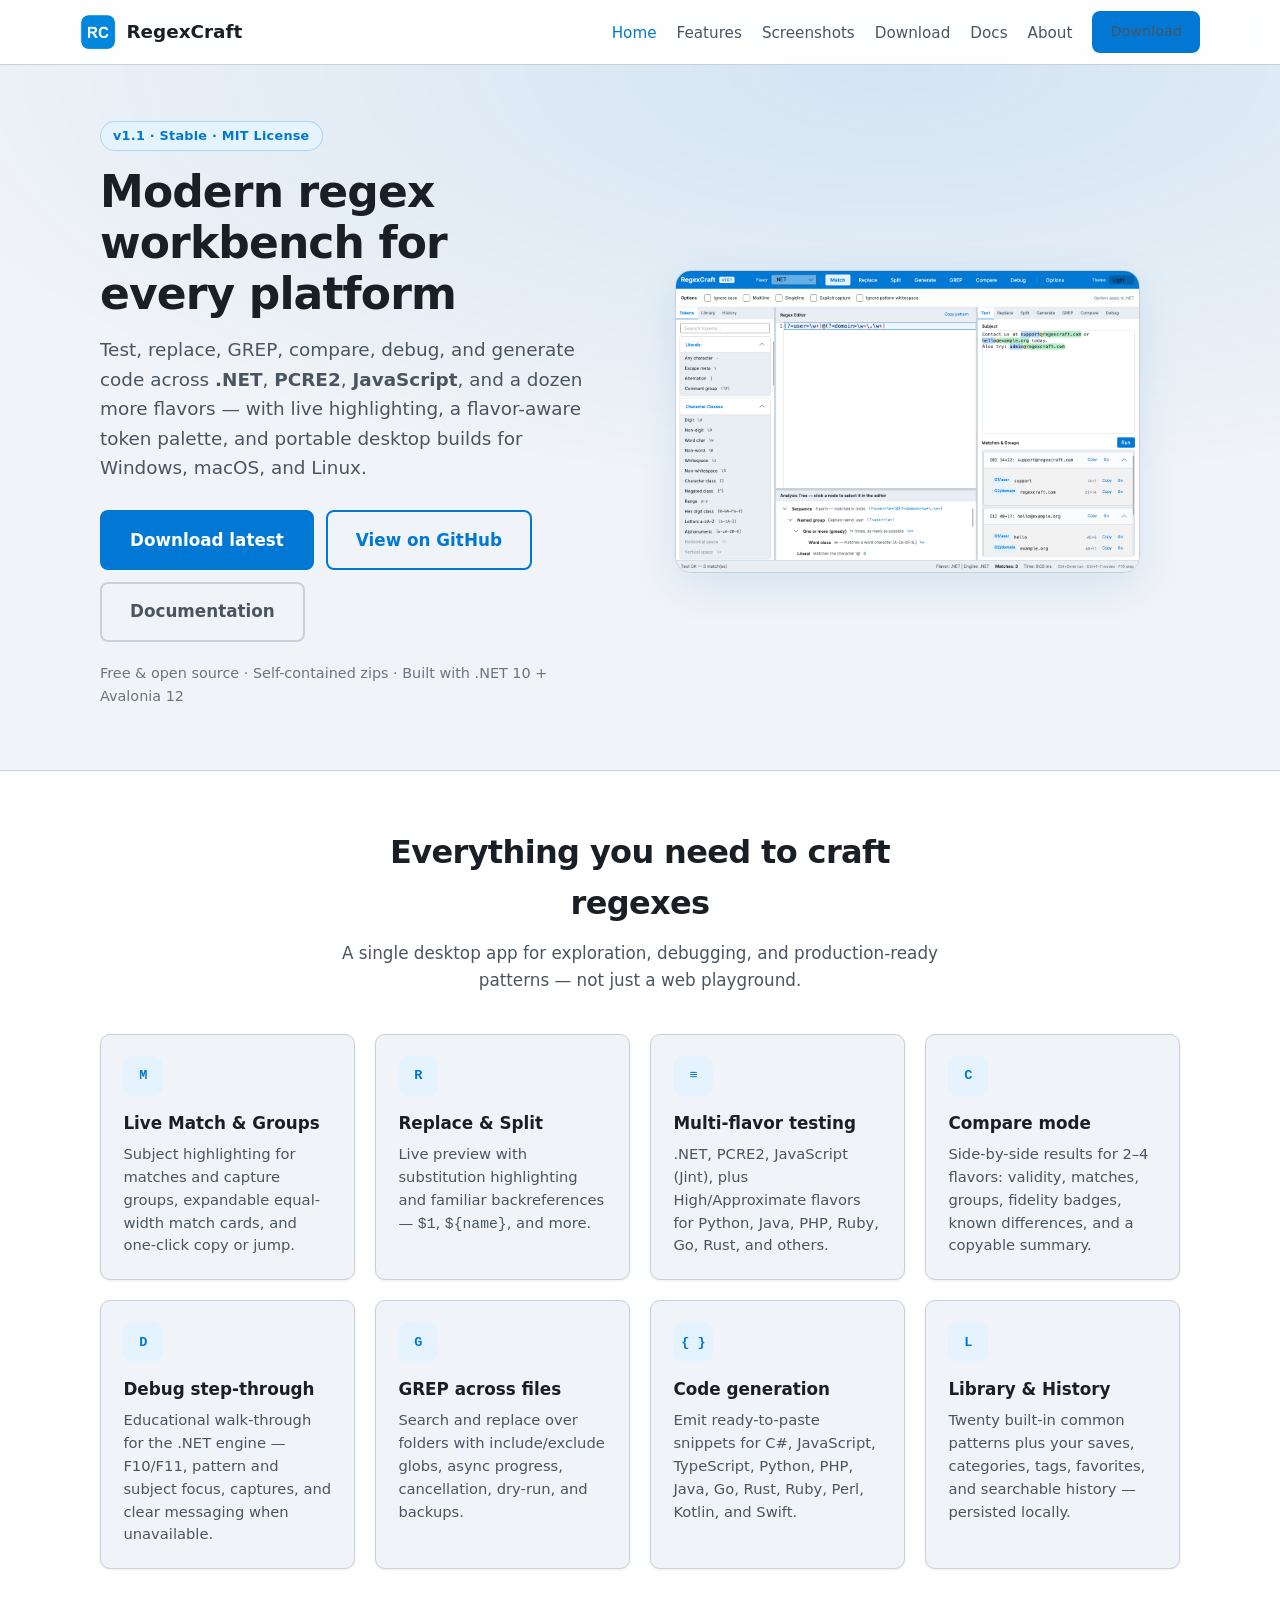
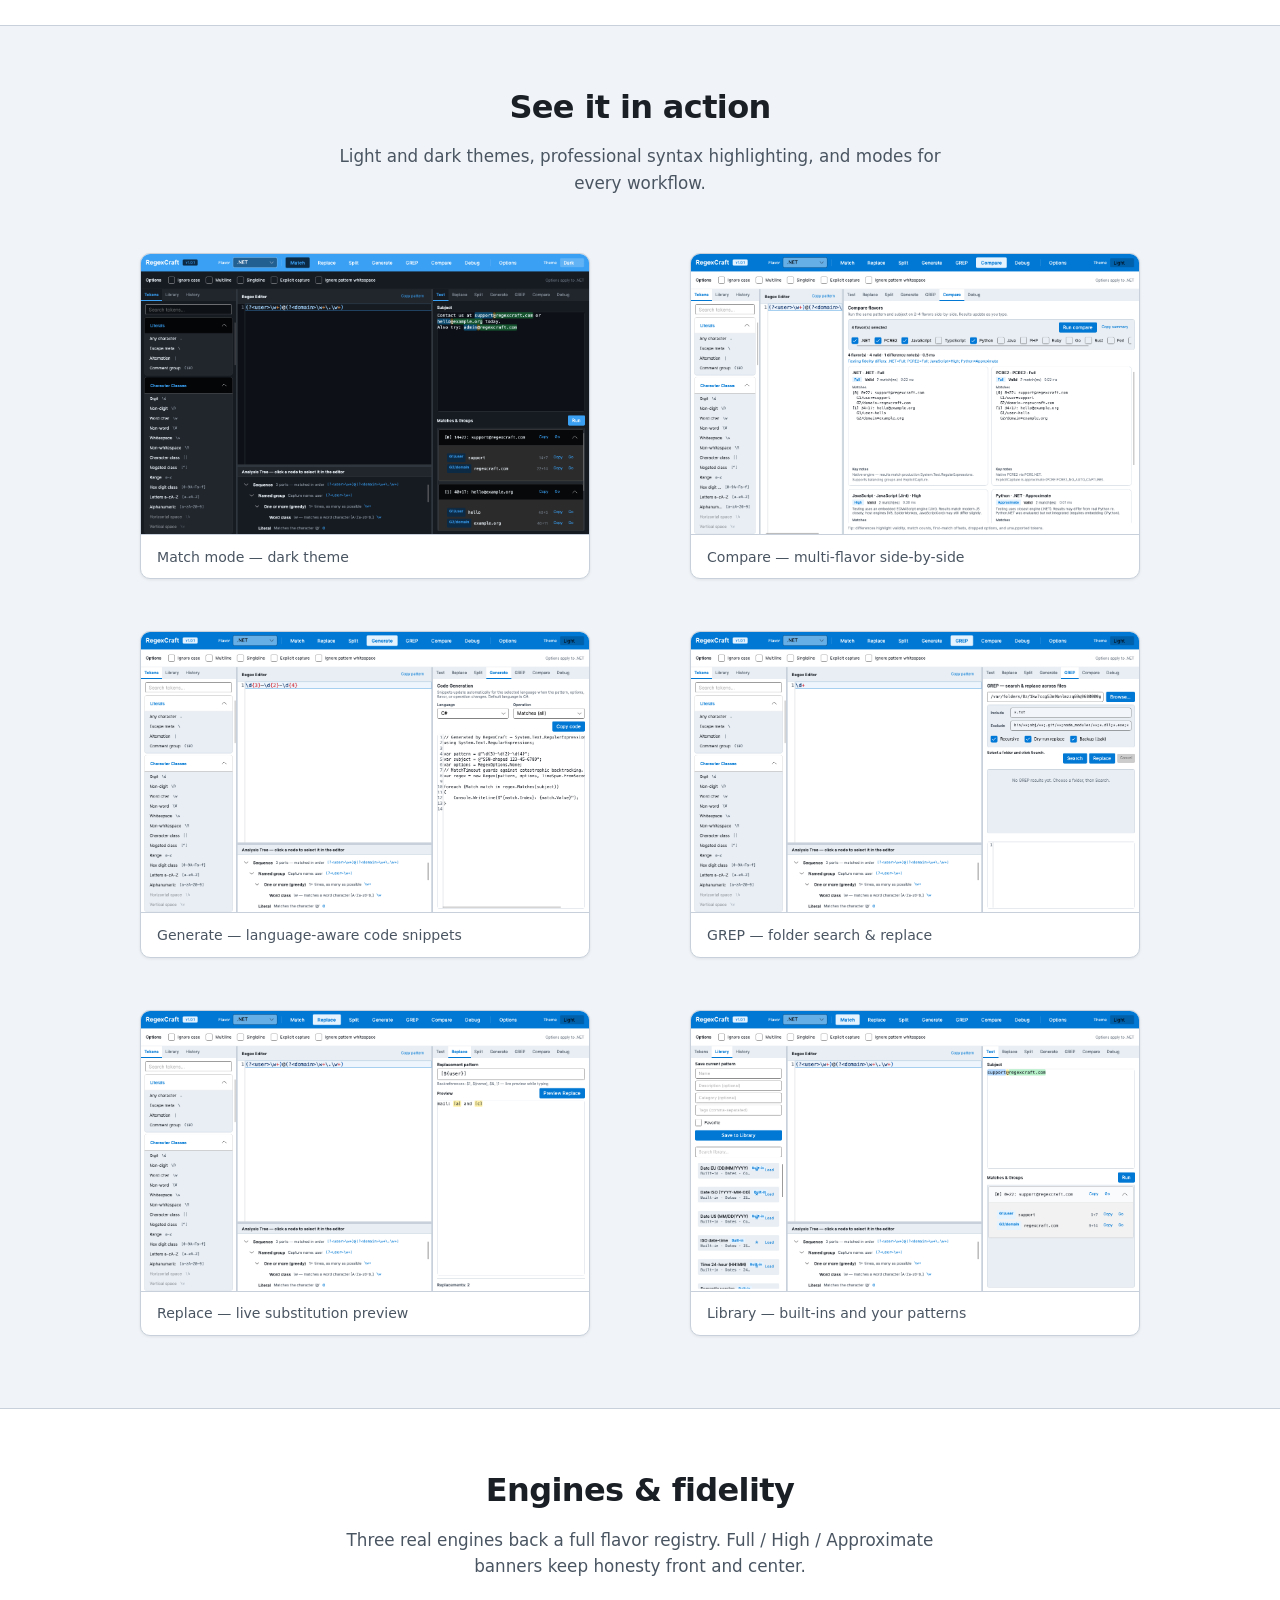
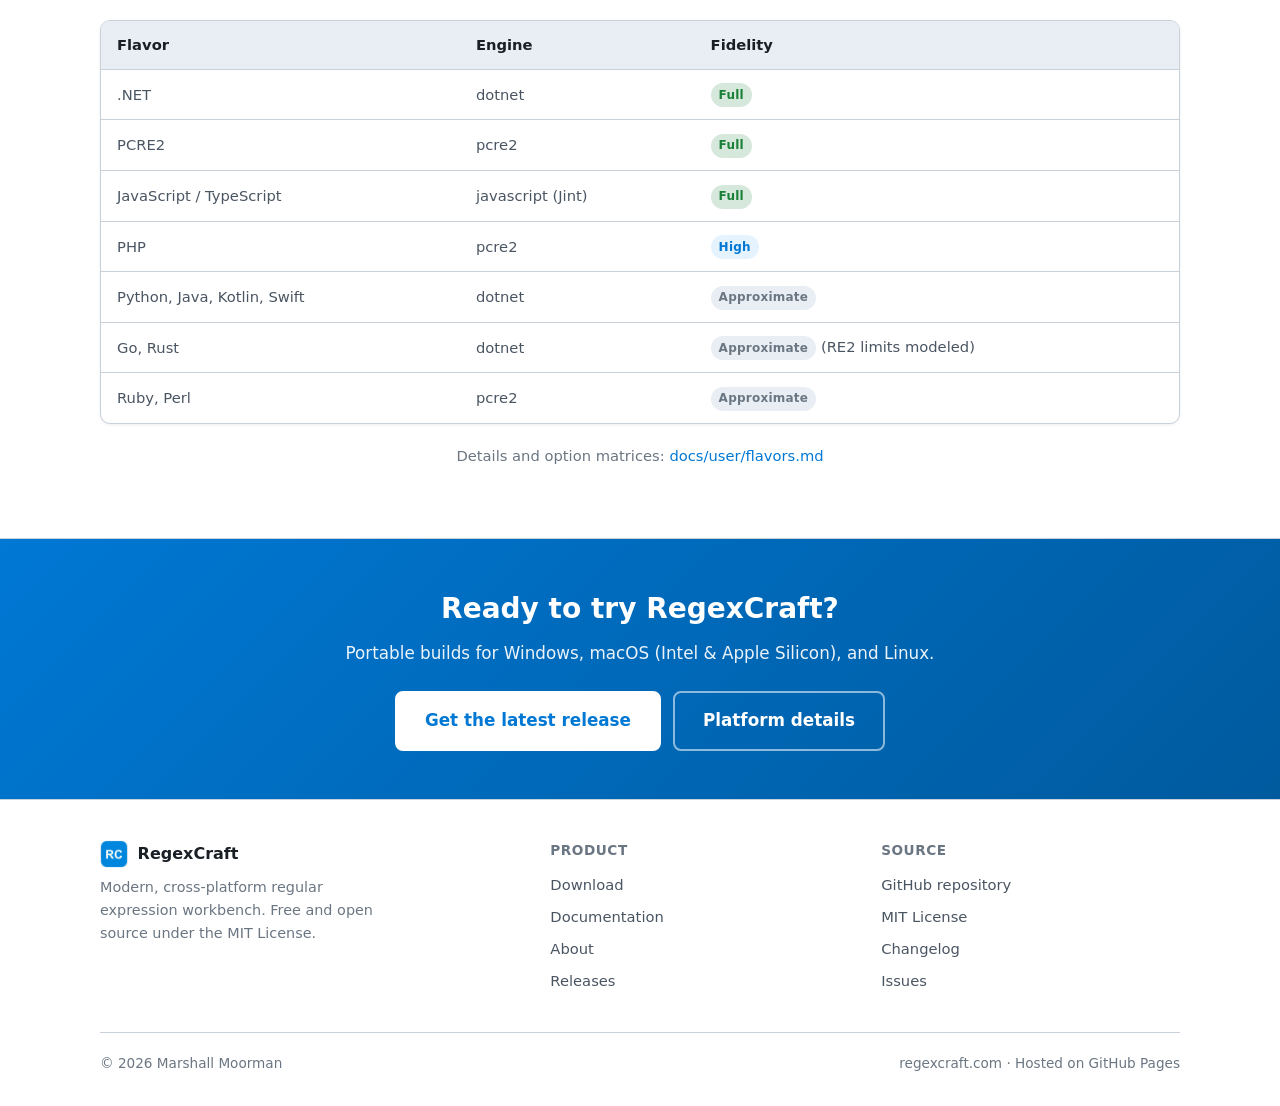
==== website/index.html @ 45ff3987 "Phase 12 complete: regexcraft.com website on GitHub Pages + setup docs Add static site under website" ====
<!DOCTYPE html>
<html lang="en">
<head>
  <meta charset="utf-8" />
  <meta name="viewport" content="width=device-width, initial-scale=1" />
  <title>RegexCraft — Modern Cross-Platform Regex Workbench</title>
  <meta name="description" content="RegexCraft is a modern, cross-platform regular expression workbench for testing, replacing, grepping, comparing, debugging, and generating code across many regex flavors." />
  <meta name="theme-color" content="#0078D4" />
  <link rel="icon" type="image/png" href="assets/favicon.png" />
  <link rel="apple-touch-icon" href="assets/logo.png" />
  <meta property="og:title" content="RegexCraft — Modern Cross-Platform Regex Workbench" />
  <meta property="og:description" content="Test, replace, GREP, compare, and debug regular expressions across .NET, PCRE2, JavaScript, and more." />
  <meta property="og:type" content="website" />
  <meta property="og:url" content="https://regexcraft.com/" />
  <meta property="og:image" content="https://regexcraft.com/assets/screenshots/main-test-light.png" />
  <link rel="stylesheet" href="styles.css" />
</head>
<body>
  <header class="site-header">
    <div class="container nav">
      <a class="nav-brand" href="index.html">
        <img src="assets/favicon.png" alt="" width="36" height="36" />
        RegexCraft
      </a>
      <button class="nav-toggle" type="button" aria-label="Menu" aria-expanded="false" data-nav-toggle>☰</button>
      <ul class="nav-links" data-nav-links>
        <li><a href="index.html" aria-current="page">Home</a></li>
        <li><a href="#features">Features</a></li>
        <li><a href="#screenshots">Screenshots</a></li>
        <li><a href="download.html">Download</a></li>
        <li><a href="docs.html">Docs</a></li>
        <li><a href="about.html">About</a></li>
        <li class="nav-cta"><a class="btn btn-primary" href="https://github.com/MarshallMoorman/RegexCraft/releases/latest">Download</a></li>
      </ul>
    </div>
  </header>

  <main>
    <section class="hero">
      <div class="container hero-grid">
        <div>
          <span class="hero-badge">v1.1 · Stable · MIT License</span>
          <h1>Modern regex workbench for every platform</h1>
          <p class="hero-lead">
            Test, replace, GREP, compare, debug, and generate code across
            <strong>.NET</strong>, <strong>PCRE2</strong>, <strong>JavaScript</strong>, and a dozen more flavors —
            with live highlighting, a flavor-aware token palette, and portable desktop builds for Windows, macOS, and Linux.
          </p>
          <div class="hero-actions">
            <a class="btn btn-primary btn-lg" href="https://github.com/MarshallMoorman/RegexCraft/releases/latest">Download latest</a>
            <a class="btn btn-secondary btn-lg" href="https://github.com/MarshallMoorman/RegexCraft">View on GitHub</a>
            <a class="btn btn-ghost btn-lg" href="docs.html">Documentation</a>
          </div>
          <p class="hero-meta">
            Free &amp; open source · Self-contained zips · Built with .NET&nbsp;10 + Avalonia&nbsp;12
          </p>
        </div>
        <figure class="hero-shot">
          <img
            src="assets/screenshots/main-test-light.png"
            alt="RegexCraft Match mode showing pattern editor, analysis tree, and highlighted matches"
            width="960"
            height="600"
          />
        </figure>
      </div>
    </section>

    <section id="features" class="section-alt">
      <div class="container">
        <div class="section-header">
          <h2>Everything you need to craft regexes</h2>
          <p>A single desktop app for exploration, debugging, and production-ready patterns — not just a web playground.</p>
        </div>
        <div class="feature-grid">
          <article class="feature-card">
            <div class="feature-icon">M</div>
            <h3>Live Match &amp; Groups</h3>
            <p>Subject highlighting for matches and capture groups, expandable equal-width match cards, and one-click copy or jump.</p>
          </article>
          <article class="feature-card">
            <div class="feature-icon">R</div>
            <h3>Replace &amp; Split</h3>
            <p>Live preview with substitution highlighting and familiar backreferences — <code>$1</code>, <code>${name}</code>, and more.</p>
          </article>
          <article class="feature-card">
            <div class="feature-icon">≡</div>
            <h3>Multi-flavor testing</h3>
            <p>.NET, PCRE2, JavaScript (Jint), plus High/Approximate flavors for Python, Java, PHP, Ruby, Go, Rust, and others.</p>
          </article>
          <article class="feature-card">
            <div class="feature-icon">C</div>
            <h3>Compare mode</h3>
            <p>Side-by-side results for 2–4 flavors: validity, matches, groups, fidelity badges, known differences, and a copyable summary.</p>
          </article>
          <article class="feature-card">
            <div class="feature-icon">D</div>
            <h3>Debug step-through</h3>
            <p>Educational walk-through for the .NET engine — F10/F11, pattern and subject focus, captures, and clear messaging when unavailable.</p>
          </article>
          <article class="feature-card">
            <div class="feature-icon">G</div>
            <h3>GREP across files</h3>
            <p>Search and replace over folders with include/exclude globs, async progress, cancellation, dry-run, and backups.</p>
          </article>
          <article class="feature-card">
            <div class="feature-icon">{ }</div>
            <h3>Code generation</h3>
            <p>Emit ready-to-paste snippets for C#, JavaScript, TypeScript, Python, PHP, Java, Go, Rust, Ruby, Perl, Kotlin, and Swift.</p>
          </article>
          <article class="feature-card">
            <div class="feature-icon">L</div>
            <h3>Library &amp; History</h3>
            <p>Twenty built-in common patterns plus your saves, categories, tags, favorites, and searchable history — persisted locally.</p>
          </article>
        </div>
      </div>
    </section>

    <section id="screenshots">
      <div class="container">
        <div class="section-header">
          <h2>See it in action</h2>
          <p>Light and dark themes, professional syntax highlighting, and modes for every workflow.</p>
        </div>
        <div class="gallery">
          <figure class="gallery-item">
            <img src="assets/screenshots/main-test-dark.png" alt="Match mode in dark theme" loading="lazy" width="800" height="500" />
            <figcaption>Match mode — dark theme</figcaption>
          </figure>
          <figure class="gallery-item">
            <img src="assets/screenshots/main-compare.png" alt="Compare mode with multi-flavor cards" loading="lazy" width="800" height="500" />
            <figcaption>Compare — multi-flavor side-by-side</figcaption>
          </figure>
          <figure class="gallery-item">
            <img src="assets/screenshots/main-generate.png" alt="Generate mode producing C# code" loading="lazy" width="800" height="500" />
            <figcaption>Generate — language-aware code snippets</figcaption>
          </figure>
          <figure class="gallery-item">
            <img src="assets/screenshots/main-grep.png" alt="GREP mode searching files" loading="lazy" width="800" height="500" />
            <figcaption>GREP — folder search &amp; replace</figcaption>
          </figure>
          <figure class="gallery-item">
            <img src="assets/screenshots/main-replace.png" alt="Replace mode with live preview" loading="lazy" width="800" height="500" />
            <figcaption>Replace — live substitution preview</figcaption>
          </figure>
          <figure class="gallery-item">
            <img src="assets/screenshots/main-library.png" alt="Library sidebar with built-in patterns" loading="lazy" width="800" height="500" />
            <figcaption>Library — built-ins and your patterns</figcaption>
          </figure>
        </div>
      </div>
    </section>

    <section class="section-alt" id="engines">
      <div class="container">
        <div class="section-header">
          <h2>Engines &amp; fidelity</h2>
          <p>Three real engines back a full flavor registry. Full / High / Approximate banners keep honesty front and center.</p>
        </div>
        <div class="engines-wrap">
          <table class="engines">
            <thead>
              <tr>
                <th>Flavor</th>
                <th>Engine</th>
                <th>Fidelity</th>
              </tr>
            </thead>
            <tbody>
              <tr>
                <td>.NET</td>
                <td>dotnet</td>
                <td><span class="badge badge-full">Full</span></td>
              </tr>
              <tr>
                <td>PCRE2</td>
                <td>pcre2</td>
                <td><span class="badge badge-full">Full</span></td>
              </tr>
              <tr>
                <td>JavaScript / TypeScript</td>
                <td>javascript (Jint)</td>
                <td><span class="badge badge-full">Full</span></td>
              </tr>
              <tr>
                <td>PHP</td>
                <td>pcre2</td>
                <td><span class="badge badge-high">High</span></td>
              </tr>
              <tr>
                <td>Python, Java, Kotlin, Swift</td>
                <td>dotnet</td>
                <td><span class="badge badge-approx">Approximate</span></td>
              </tr>
              <tr>
                <td>Go, Rust</td>
                <td>dotnet</td>
                <td><span class="badge badge-approx">Approximate</span> (RE2 limits modeled)</td>
              </tr>
              <tr>
                <td>Ruby, Perl</td>
                <td>pcre2</td>
                <td><span class="badge badge-approx">Approximate</span></td>
              </tr>
            </tbody>
          </table>
        </div>
        <p style="margin-top: 1.25rem; text-align: center; color: var(--text-muted); font-size: 0.92rem;">
          Details and option matrices:
          <a href="https://github.com/MarshallMoorman/RegexCraft/blob/main/docs/user/flavors.md">docs/user/flavors.md</a>
        </p>
      </div>
    </section>

    <section class="cta-band">
      <div class="container">
        <h2>Ready to try RegexCraft?</h2>
        <p>Portable builds for Windows, macOS (Intel &amp; Apple Silicon), and Linux.</p>
        <div class="hero-actions">
          <a class="btn btn-primary btn-lg" href="https://github.com/MarshallMoorman/RegexCraft/releases/latest">Get the latest release</a>
          <a class="btn btn-secondary btn-lg" href="download.html">Platform details</a>
        </div>
      </div>
    </section>
  </main>

  <footer class="site-footer">
    <div class="container">
      <div class="footer-grid">
        <div class="footer-col">
          <div class="footer-brand">
            <img src="assets/favicon.png" alt="" width="28" height="28" />
            RegexCraft
          </div>
          <p>Modern, cross-platform regular expression workbench. Free and open source under the MIT License.</p>
        </div>
        <div class="footer-col">
          <h4>Product</h4>
          <ul>
            <li><a href="download.html">Download</a></li>
            <li><a href="docs.html">Documentation</a></li>
            <li><a href="about.html">About</a></li>
            <li><a href="https://github.com/MarshallMoorman/RegexCraft/releases">Releases</a></li>
          </ul>
        </div>
        <div class="footer-col">
          <h4>Source</h4>
          <ul>
            <li><a href="https://github.com/MarshallMoorman/RegexCraft">GitHub repository</a></li>
            <li><a href="https://github.com/MarshallMoorman/RegexCraft/blob/main/LICENSE">MIT License</a></li>
            <li><a href="https://github.com/MarshallMoorman/RegexCraft/blob/main/docs/CHANGELOG.md">Changelog</a></li>
            <li><a href="https://github.com/MarshallMoorman/RegexCraft/issues">Issues</a></li>
          </ul>
        </div>
      </div>
      <div class="footer-bottom">
        <span>© 2026 Marshall Moorman</span>
        <span><a href="https://regexcraft.com">regexcraft.com</a> · Hosted on GitHub Pages</span>
      </div>
    </div>
  </footer>

  <script>
    (function () {
      var toggle = document.querySelector("[data-nav-toggle]");
      var links = document.querySelector("[data-nav-links]");
      if (!toggle || !links) return;
      toggle.addEventListener("click", function () {
        var open = links.classList.toggle("open");
        toggle.setAttribute("aria-expanded", open ? "true" : "false");
      });
    })();
  </script>
</body>
</html>
---- website/styles.css ----
/* RegexCraft public site — Microsoft-style blue palette (matches app Themes/Colors.axaml) */

:root {
  --primary-blue: #0078d4;
  --primary-blue-hover: #106ebe;
  --primary-blue-pressed: #005a9e;
  --accent-blue: #00a4ef;
  --accent-blue-soft: #e5f3ff;
  --bg-primary: #f0f3f7;
  --bg-secondary: #ffffff;
  --bg-tertiary: #e8eef4;
  --border-subtle: #c8d1db;
  --border-strong: #7a8b9c;
  --text-primary: #1a1f26;
  --text-secondary: #4a5562;
  --text-muted: #6b7683;
  --text-on-primary: #ffffff;
  --success: #1a7f37;
  --shadow-sm: 0 1px 3px rgba(26, 31, 38, 0.08);
  --shadow-md: 0 4px 16px rgba(26, 31, 38, 0.1);
  --shadow-lg: 0 12px 40px rgba(0, 120, 212, 0.12);
  --radius: 10px;
  --radius-lg: 16px;
  --max-width: 1120px;
  --font: "Segoe UI", system-ui, -apple-system, BlinkMacSystemFont, "Helvetica Neue", Arial, sans-serif;
  --font-mono: "Cascadia Code", "SF Mono", "Consolas", "Liberation Mono", monospace;
}

@media (prefers-color-scheme: dark) {
  :root {
    --bg-primary: #0f1419;
    --bg-secondary: #1a2332;
    --bg-tertiary: #243044;
    --border-subtle: #3a4a5c;
    --border-strong: #6b7c8f;
    --text-primary: #e8eef4;
    --text-secondary: #b0bcc8;
    --text-muted: #8a96a3;
    --accent-blue-soft: #0d2a45;
    --shadow-sm: 0 1px 3px rgba(0, 0, 0, 0.3);
    --shadow-md: 0 4px 16px rgba(0, 0, 0, 0.35);
    --shadow-lg: 0 12px 40px rgba(0, 0, 0, 0.4);
  }
}

*,
*::before,
*::after {
  box-sizing: border-box;
}

html {
  scroll-behavior: smooth;
}

body {
  margin: 0;
  font-family: var(--font);
  font-size: 16px;
  line-height: 1.6;
  color: var(--text-primary);
  background: var(--bg-primary);
  -webkit-font-smoothing: antialiased;
}

img {
  max-width: 100%;
  height: auto;
  display: block;
}

a {
  color: var(--primary-blue);
  text-decoration: none;
}

a:hover {
  color: var(--primary-blue-hover);
  text-decoration: underline;
}

/* ——— Layout ——— */

.container {
  width: 100%;
  max-width: var(--max-width);
  margin: 0 auto;
  padding: 0 1.25rem;
}

/* ——— Header / Nav ——— */

.site-header {
  position: sticky;
  top: 0;
  z-index: 100;
  background: color-mix(in srgb, var(--bg-secondary) 92%, transparent);
  backdrop-filter: blur(12px);
  -webkit-backdrop-filter: blur(12px);
  border-bottom: 1px solid var(--border-subtle);
}

.nav {
  display: flex;
  align-items: center;
  justify-content: space-between;
  gap: 1rem;
  min-height: 64px;
  padding: 0.5rem 0;
}

.nav-brand {
  display: flex;
  align-items: center;
  gap: 0.65rem;
  color: var(--text-primary);
  font-weight: 700;
  font-size: 1.15rem;
  text-decoration: none;
}

.nav-brand:hover {
  color: var(--primary-blue);
  text-decoration: none;
}

.nav-brand img {
  width: 36px;
  height: 36px;
  border-radius: 8px;
}

.nav-links {
  display: flex;
  align-items: center;
  gap: 0.25rem 1.25rem;
  list-style: none;
  margin: 0;
  padding: 0;
}

.nav-links a {
  color: var(--text-secondary);
  font-weight: 500;
  font-size: 0.95rem;
  text-decoration: none;
  padding: 0.35rem 0;
}

.nav-links a:hover,
.nav-links a[aria-current="page"] {
  color: var(--primary-blue);
}

.nav-toggle {
  display: none;
  background: none;
  border: 1px solid var(--border-subtle);
  border-radius: 8px;
  padding: 0.4rem 0.65rem;
  color: var(--text-primary);
  cursor: pointer;
  font-size: 1.1rem;
  line-height: 1;
}

@media (max-width: 720px) {
  .nav-toggle {
    display: block;
  }

  .nav-links {
    display: none;
    position: absolute;
    top: 64px;
    left: 0;
    right: 0;
    flex-direction: column;
    align-items: stretch;
    background: var(--bg-secondary);
    border-bottom: 1px solid var(--border-subtle);
    padding: 0.75rem 1.25rem 1rem;
    gap: 0;
    box-shadow: var(--shadow-md);
  }

  .nav-links.open {
    display: flex;
  }

  .nav-links li {
    border-bottom: 1px solid var(--border-subtle);
  }

  .nav-links a {
    display: block;
    padding: 0.75rem 0;
  }

  .nav-links .nav-cta {
    margin-top: 0.5rem;
    text-align: center;
  }
}

/* ——— Buttons ——— */

.btn {
  display: inline-flex;
  align-items: center;
  justify-content: center;
  gap: 0.4rem;
  padding: 0.7rem 1.35rem;
  font-family: inherit;
  font-size: 0.95rem;
  font-weight: 600;
  border-radius: 8px;
  border: 2px solid transparent;
  cursor: pointer;
  text-decoration: none;
  transition: background 0.15s, border-color 0.15s, color 0.15s, box-shadow 0.15s;
  white-space: nowrap;
}

.btn:hover {
  text-decoration: none;
}

.btn-primary {
  background: var(--primary-blue);
  color: var(--text-on-primary);
  border-color: var(--primary-blue);
}

.btn-primary:hover {
  background: var(--primary-blue-hover);
  border-color: var(--primary-blue-hover);
  color: var(--text-on-primary);
  box-shadow: var(--shadow-md);
}

.btn-secondary {
  background: transparent;
  color: var(--primary-blue);
  border-color: var(--primary-blue);
}

.btn-secondary:hover {
  background: var(--accent-blue-soft);
  color: var(--primary-blue-hover);
}

.btn-ghost {
  background: transparent;
  color: var(--text-secondary);
  border-color: var(--border-subtle);
}

.btn-ghost:hover {
  border-color: var(--border-strong);
  color: var(--text-primary);
}

.btn-lg {
  padding: 0.9rem 1.75rem;
  font-size: 1.05rem;
}

.nav-cta .btn {
  padding: 0.45rem 1rem;
  font-size: 0.9rem;
}

/* ——— Hero ——— */

.hero {
  padding: 3.5rem 0 3rem;
  background:
    radial-gradient(ellipse 80% 60% at 70% 0%, color-mix(in srgb, var(--primary-blue) 12%, transparent), transparent),
    var(--bg-primary);
}

.hero-grid {
  display: grid;
  grid-template-columns: 1fr 1.1fr;
  gap: 2.5rem;
  align-items: center;
}

@media (max-width: 900px) {
  .hero-grid {
    grid-template-columns: 1fr;
    gap: 2rem;
  }
}

.hero-badge {
  display: inline-block;
  font-size: 0.8rem;
  font-weight: 600;
  color: var(--primary-blue);
  background: var(--accent-blue-soft);
  border: 1px solid color-mix(in srgb, var(--primary-blue) 25%, transparent);
  padding: 0.25rem 0.75rem;
  border-radius: 999px;
  margin-bottom: 1rem;
  letter-spacing: 0.02em;
}

.hero h1 {
  margin: 0 0 1rem;
  font-size: clamp(2rem, 4.5vw, 2.75rem);
  font-weight: 750;
  line-height: 1.15;
  letter-spacing: -0.02em;
  color: var(--text-primary);
}

.hero-lead {
  margin: 0 0 1.75rem;
  font-size: 1.15rem;
  color: var(--text-secondary);
  max-width: 36rem;
}

.hero-actions {
  display: flex;
  flex-wrap: wrap;
  gap: 0.75rem;
  margin-bottom: 1.25rem;
}

.hero-meta {
  font-size: 0.9rem;
  color: var(--text-muted);
}

.hero-meta code {
  font-family: var(--font-mono);
  font-size: 0.85em;
  background: var(--bg-tertiary);
  padding: 0.1rem 0.4rem;
  border-radius: 4px;
}

.hero-shot {
  border-radius: var(--radius-lg);
  overflow: hidden;
  box-shadow: var(--shadow-lg);
  border: 1px solid var(--border-subtle);
  background: var(--bg-secondary);
}

.hero-shot img {
  width: 100%;
}

/* ——— Sections ——— */

section {
  padding: 3.5rem 0;
}

.section-alt {
  background: var(--bg-secondary);
  border-top: 1px solid var(--border-subtle);
  border-bottom: 1px solid var(--border-subtle);
}

.section-header {
  text-align: center;
  max-width: 640px;
  margin: 0 auto 2.5rem;
}

.section-header h2 {
  margin: 0 0 0.65rem;
  font-size: clamp(1.6rem, 3vw, 2rem);
  font-weight: 700;
  letter-spacing: -0.02em;
}

.section-header p {
  margin: 0;
  color: var(--text-secondary);
  font-size: 1.05rem;
}

/* ——— Feature cards ——— */

.feature-grid {
  display: grid;
  grid-template-columns: repeat(auto-fill, minmax(250px, 1fr));
  gap: 1.25rem;
}

.feature-card {
  background: var(--bg-secondary);
  border: 1px solid var(--border-subtle);
  border-radius: var(--radius);
  padding: 1.35rem 1.4rem;
  box-shadow: var(--shadow-sm);
  transition: border-color 0.15s, box-shadow 0.15s;
}

.section-alt .feature-card {
  background: var(--bg-primary);
}

.feature-card:hover {
  border-color: color-mix(in srgb, var(--primary-blue) 40%, var(--border-subtle));
  box-shadow: var(--shadow-md);
}

.feature-icon {
  display: inline-flex;
  align-items: center;
  justify-content: center;
  width: 40px;
  height: 40px;
  border-radius: 10px;
  background: var(--accent-blue-soft);
  color: var(--primary-blue);
  font-weight: 700;
  font-size: 0.85rem;
  margin-bottom: 0.85rem;
  font-family: var(--font-mono);
}

.feature-card h3 {
  margin: 0 0 0.4rem;
  font-size: 1.05rem;
  font-weight: 650;
}

.feature-card p {
  margin: 0;
  font-size: 0.92rem;
  color: var(--text-secondary);
  line-height: 1.55;
}

/* ——— Screenshots gallery ——— */

.gallery {
  display: grid;
  grid-template-columns: repeat(2, 1fr);
  gap: 1.25rem;
}

@media (max-width: 700px) {
  .gallery {
    grid-template-columns: 1fr;
  }
}

.gallery-item {
  background: var(--bg-secondary);
  border: 1px solid var(--border-subtle);
  border-radius: var(--radius);
  overflow: hidden;
  box-shadow: var(--shadow-sm);
}

.gallery-item img {
  width: 100%;
  aspect-ratio: 16 / 10;
  object-fit: cover;
  object-position: top left;
  background: var(--bg-tertiary);
}

.gallery-item figcaption {
  padding: 0.65rem 1rem;
  font-size: 0.88rem;
  color: var(--text-secondary);
  border-top: 1px solid var(--border-subtle);
}

/* ——— Engines table ——— */

.engines-wrap {
  overflow-x: auto;
  border: 1px solid var(--border-subtle);
  border-radius: var(--radius);
  background: var(--bg-secondary);
  box-shadow: var(--shadow-sm);
}

table.engines {
  width: 100%;
  border-collapse: collapse;
  font-size: 0.92rem;
}

table.engines th,
table.engines td {
  padding: 0.75rem 1rem;
  text-align: left;
  border-bottom: 1px solid var(--border-subtle);
}

table.engines th {
  background: var(--bg-tertiary);
  font-weight: 650;
  color: var(--text-primary);
  white-space: nowrap;
}

table.engines tr:last-child td {
  border-bottom: none;
}

table.engines td {
  color: var(--text-secondary);
}

.badge {
  display: inline-block;
  font-size: 0.75rem;
  font-weight: 650;
  padding: 0.15rem 0.5rem;
  border-radius: 999px;
  letter-spacing: 0.02em;
}

.badge-full {
  background: color-mix(in srgb, var(--success) 18%, transparent);
  color: var(--success);
}

.badge-high {
  background: var(--accent-blue-soft);
  color: var(--primary-blue);
}

.badge-approx {
  background: var(--bg-tertiary);
  color: var(--text-muted);
}

/* ——— CTA band ——— */

.cta-band {
  background: linear-gradient(135deg, var(--primary-blue) 0%, #005a9e 100%);
  color: var(--text-on-primary);
  padding: 3rem 0;
  text-align: center;
}

.cta-band h2 {
  margin: 0 0 0.5rem;
  font-size: 1.75rem;
  color: inherit;
}

.cta-band p {
  margin: 0 0 1.5rem;
  opacity: 0.92;
  font-size: 1.05rem;
}

.cta-band .btn-primary {
  background: var(--bg-secondary);
  color: var(--primary-blue);
  border-color: var(--bg-secondary);
}

.cta-band .btn-primary:hover {
  background: var(--accent-blue-soft);
  border-color: var(--accent-blue-soft);
  color: var(--primary-blue-pressed);
}

.cta-band .btn-secondary {
  color: var(--text-on-primary);
  border-color: rgba(255, 255, 255, 0.55);
}

.cta-band .btn-secondary:hover {
  background: rgba(255, 255, 255, 0.12);
  color: var(--text-on-primary);
}

.cta-band .hero-actions {
  justify-content: center;
  margin-bottom: 0;
}

/* ——— Page hero (inner pages) ——— */

.page-hero {
  padding: 2.5rem 0 1.5rem;
  border-bottom: 1px solid var(--border-subtle);
  background: var(--bg-secondary);
}

.page-hero h1 {
  margin: 0 0 0.5rem;
  font-size: clamp(1.75rem, 3.5vw, 2.25rem);
  letter-spacing: -0.02em;
}

.page-hero p {
  margin: 0;
  color: var(--text-secondary);
  font-size: 1.1rem;
  max-width: 40rem;
}

.page-content {
  padding: 2.5rem 0 3.5rem;
}

/* ——— Download cards ——— */

.platform-grid {
  display: grid;
  grid-template-columns: repeat(auto-fill, minmax(220px, 1fr));
  gap: 1rem;
  margin: 1.5rem 0 2rem;
}

.platform-card {
  background: var(--bg-secondary);
  border: 1px solid var(--border-subtle);
  border-radius: var(--radius);
  padding: 1.25rem;
  box-shadow: var(--shadow-sm);
}

.platform-card h3 {
  margin: 0 0 0.35rem;
  font-size: 1rem;
}

.platform-card p {
  margin: 0 0 0.75rem;
  font-size: 0.88rem;
  color: var(--text-muted);
  font-family: var(--font-mono);
}

.note-box {
  background: var(--accent-blue-soft);
  border: 1px solid color-mix(in srgb, var(--primary-blue) 22%, transparent);
  border-radius: var(--radius);
  padding: 1.15rem 1.35rem;
  margin: 1.5rem 0;
  color: var(--text-secondary);
  font-size: 0.95rem;
}

.note-box strong {
  color: var(--text-primary);
}

/* ——— Docs list ——— */

.doc-list {
  list-style: none;
  margin: 0;
  padding: 0;
  display: grid;
  gap: 0.65rem;
}

.doc-list a {
  display: flex;
  align-items: flex-start;
  gap: 0.85rem;
  padding: 1rem 1.15rem;
  background: var(--bg-secondary);
  border: 1px solid var(--border-subtle);
  border-radius: var(--radius);
  text-decoration: none;
  color: inherit;
  transition: border-color 0.15s, box-shadow 0.15s;
}

.doc-list a:hover {
  border-color: color-mix(in srgb, var(--primary-blue) 45%, var(--border-subtle));
  box-shadow: var(--shadow-sm);
  text-decoration: none;
}

.doc-list .doc-title {
  font-weight: 650;
  color: var(--primary-blue);
  margin-bottom: 0.15rem;
}

.doc-list .doc-desc {
  font-size: 0.9rem;
  color: var(--text-secondary);
}

/* ——— About prose ——— */

.prose {
  max-width: 680px;
}

.prose h2 {
  margin: 2rem 0 0.75rem;
  font-size: 1.35rem;
}

.prose p,
.prose li {
  color: var(--text-secondary);
}

.prose ul {
  padding-left: 1.25rem;
}

.prose code {
  font-family: var(--font-mono);
  font-size: 0.88em;
  background: var(--bg-tertiary);
  padding: 0.1rem 0.35rem;
  border-radius: 4px;
}

/* ——— Footer ——— */

.site-footer {
  background: var(--bg-secondary);
  border-top: 1px solid var(--border-subtle);
  padding: 2.5rem 0 2rem;
  margin-top: auto;
}

.footer-grid {
  display: grid;
  grid-template-columns: 1.4fr 1fr 1fr;
  gap: 2rem;
  margin-bottom: 2rem;
}

@media (max-width: 700px) {
  .footer-grid {
    grid-template-columns: 1fr;
    gap: 1.5rem;
  }
}

.footer-brand {
  display: flex;
  align-items: center;
  gap: 0.6rem;
  font-weight: 700;
  margin-bottom: 0.5rem;
  color: var(--text-primary);
}

.footer-brand img {
  width: 28px;
  height: 28px;
  border-radius: 6px;
}

.footer-col p {
  margin: 0;
  font-size: 0.9rem;
  color: var(--text-muted);
  max-width: 280px;
}

.footer-col h4 {
  margin: 0 0 0.65rem;
  font-size: 0.85rem;
  text-transform: uppercase;
  letter-spacing: 0.04em;
  color: var(--text-muted);
}

.footer-col ul {
  list-style: none;
  margin: 0;
  padding: 0;
}

.footer-col li {
  margin-bottom: 0.4rem;
}

.footer-col a {
  color: var(--text-secondary);
  font-size: 0.92rem;
  text-decoration: none;
}

.footer-col a:hover {
  color: var(--primary-blue);
}

.footer-bottom {
  padding-top: 1.25rem;
  border-top: 1px solid var(--border-subtle);
  display: flex;
  flex-wrap: wrap;
  gap: 0.75rem 1.5rem;
  justify-content: space-between;
  font-size: 0.85rem;
  color: var(--text-muted);
}

.footer-bottom a {
  color: var(--text-muted);
}

.footer-bottom a:hover {
  color: var(--primary-blue);
}
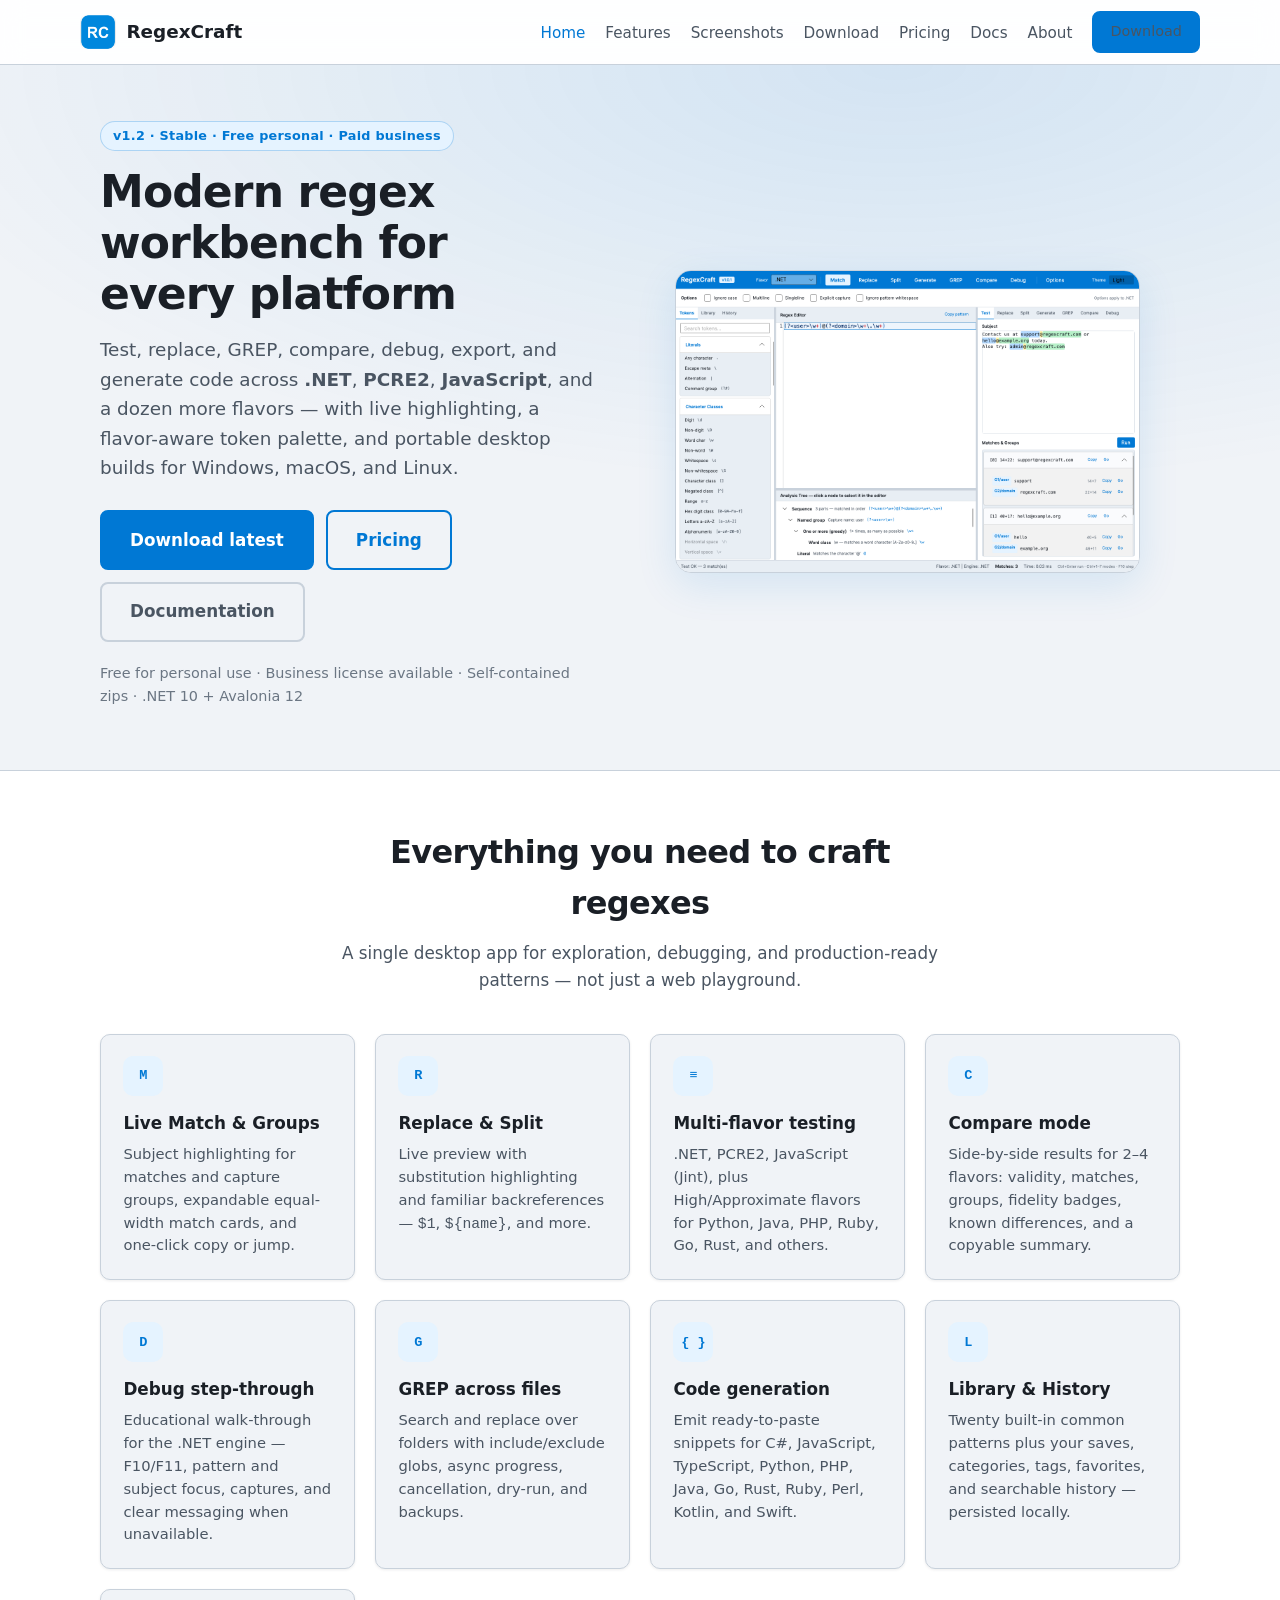
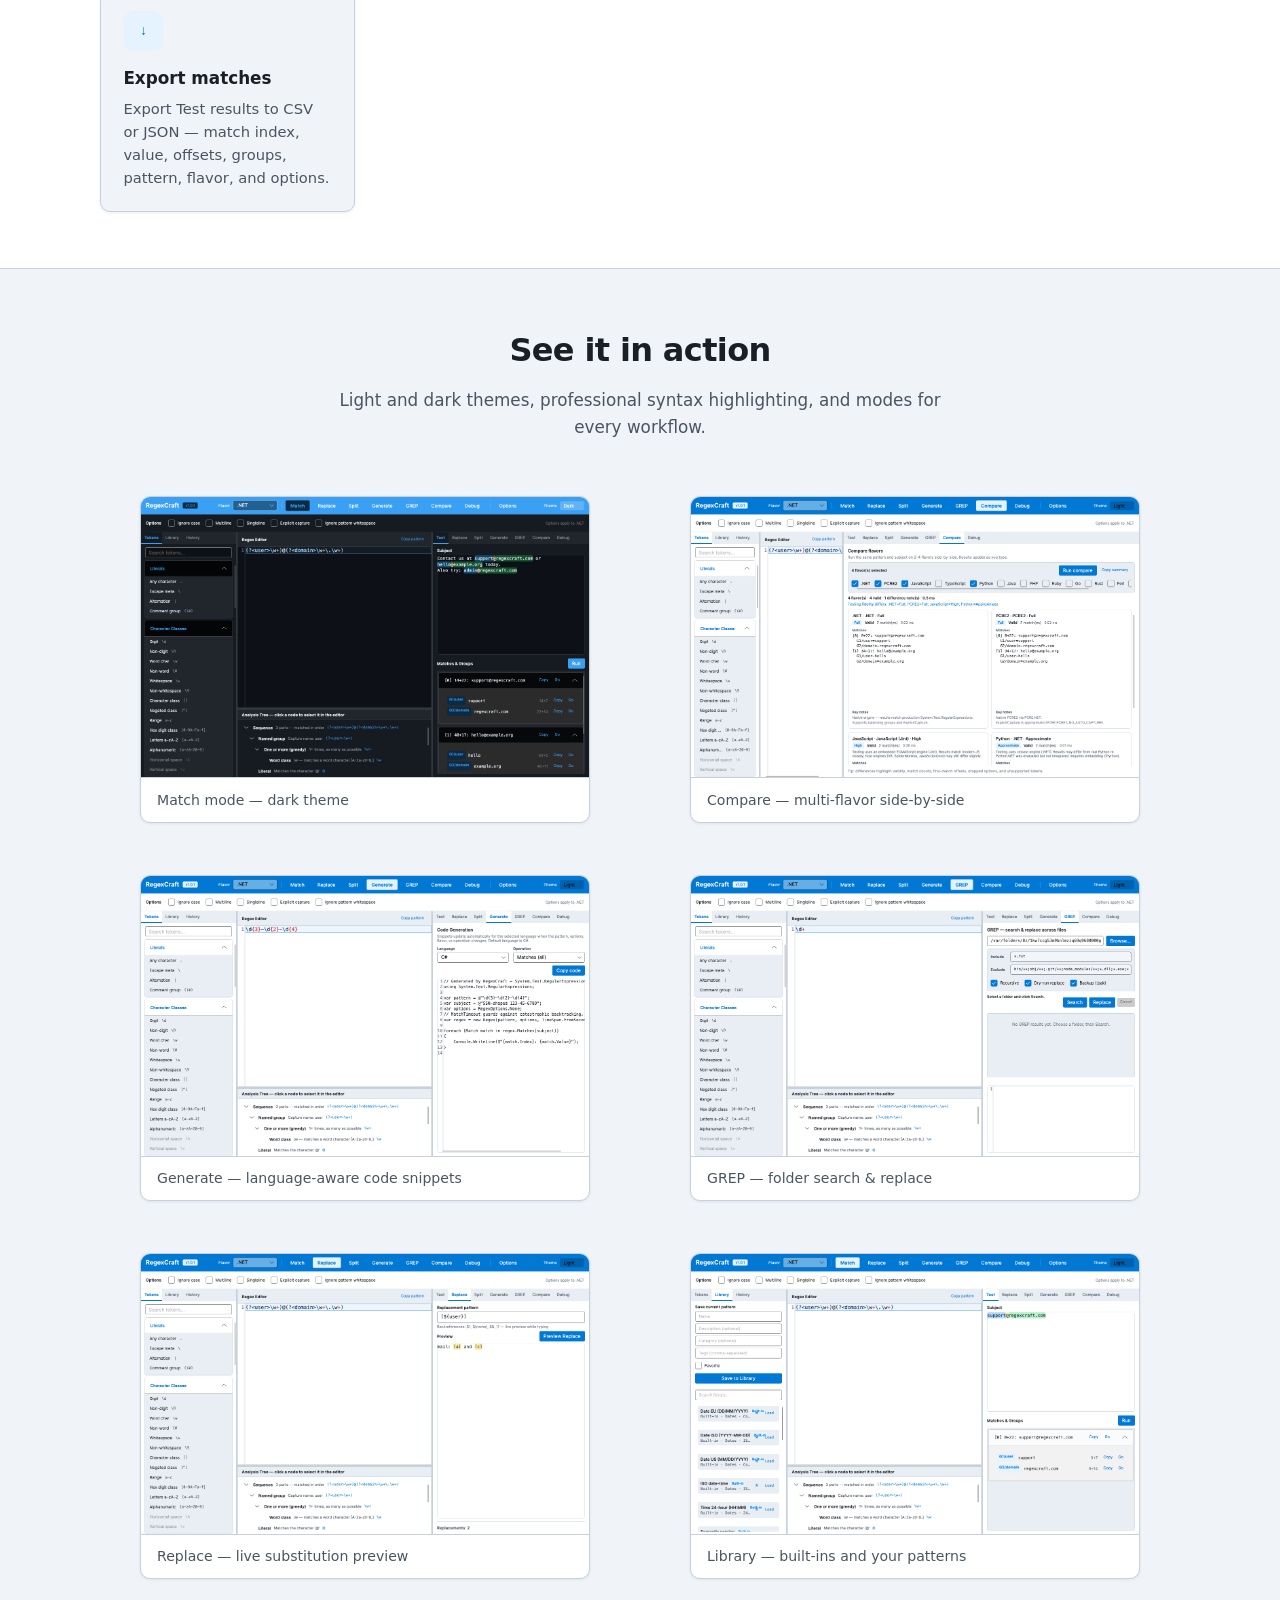
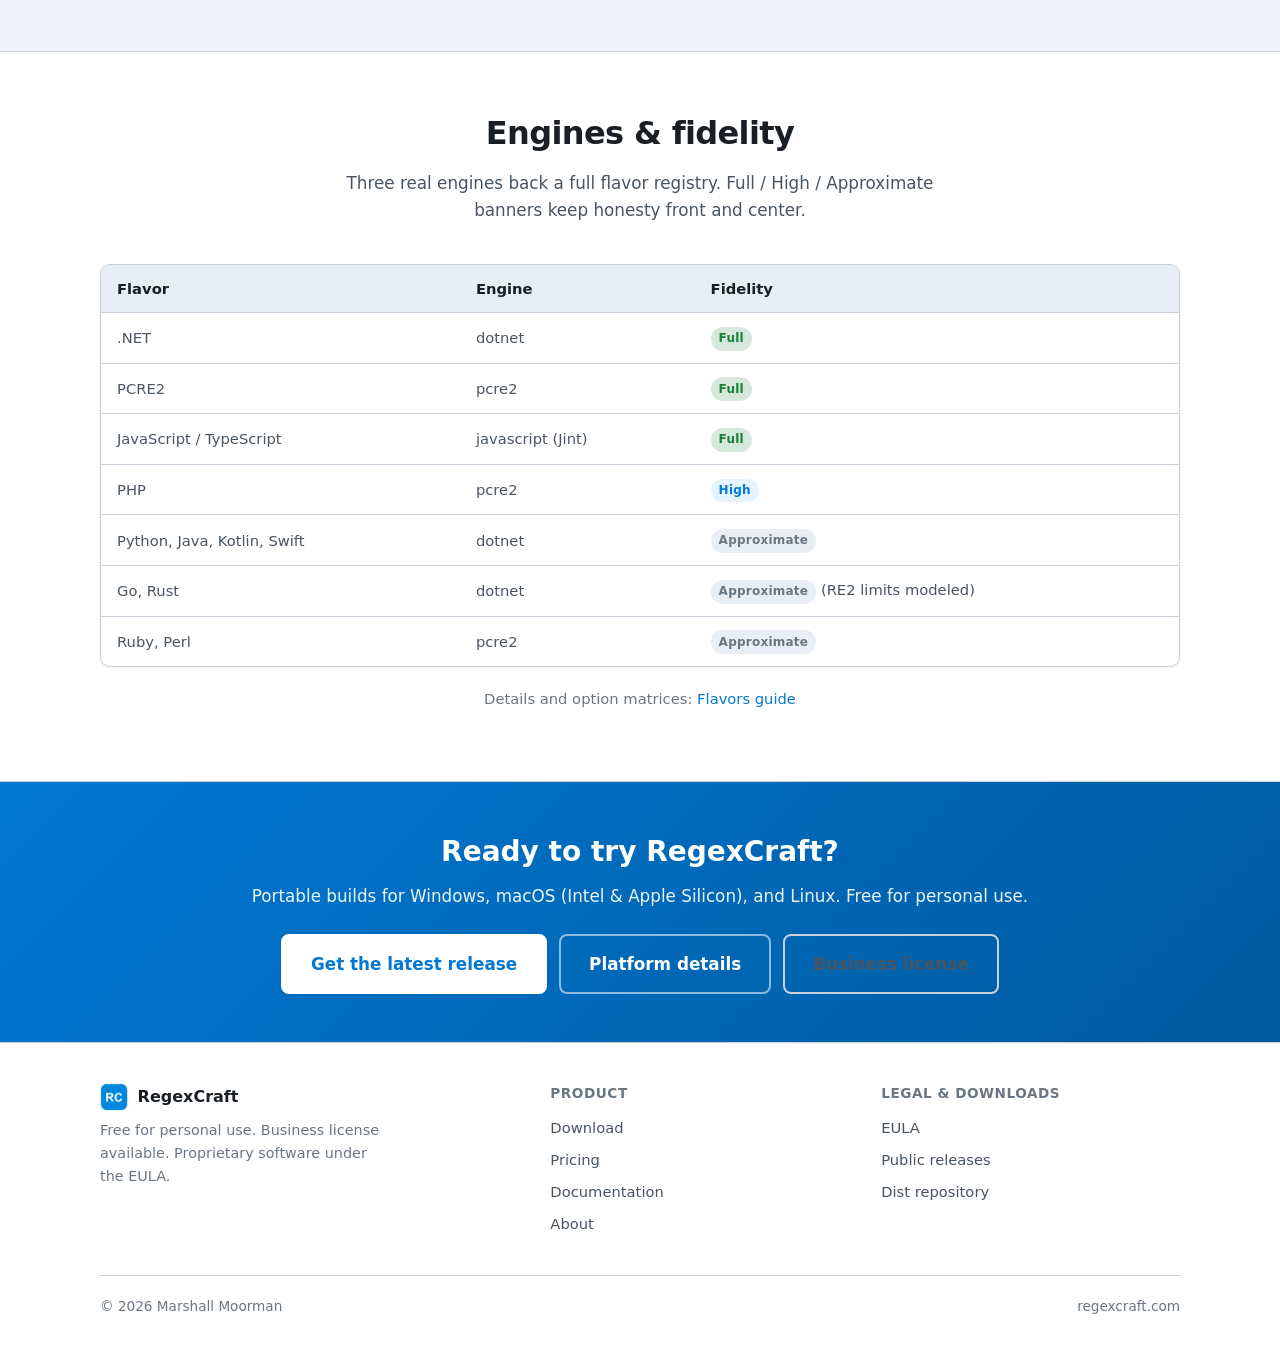
==== commit 5aaeac6b: "Phase 13 complete: monorepo + Actions public dist/site, commercial EULA (no keys), Export — 1.2.0" ====
--- a/website/index.html
+++ b/website/index.html
@@ -28,9 +28,10 @@
         <li><a href="#features">Features</a></li>
         <li><a href="#screenshots">Screenshots</a></li>
         <li><a href="download.html">Download</a></li>
+        <li><a href="pricing.html">Pricing</a></li>
         <li><a href="docs.html">Docs</a></li>
         <li><a href="about.html">About</a></li>
-        <li class="nav-cta"><a class="btn btn-primary" href="https://github.com/MarshallMoorman/RegexCraft/releases/latest">Download</a></li>
+        <li class="nav-cta"><a class="btn btn-primary" href="https://github.com/MarshallMoorman/RegexCraft-Releases/releases/latest">Download</a></li>
       </ul>
     </div>
   </header>
@@ -39,20 +40,20 @@
     <section class="hero">
       <div class="container hero-grid">
         <div>
-          <span class="hero-badge">v1.1 · Stable · MIT License</span>
+          <span class="hero-badge">v1.2 · Stable · Free personal · Paid business</span>
           <h1>Modern regex workbench for every platform</h1>
           <p class="hero-lead">
-            Test, replace, GREP, compare, debug, and generate code across
+            Test, replace, GREP, compare, debug, export, and generate code across
             <strong>.NET</strong>, <strong>PCRE2</strong>, <strong>JavaScript</strong>, and a dozen more flavors —
             with live highlighting, a flavor-aware token palette, and portable desktop builds for Windows, macOS, and Linux.
           </p>
           <div class="hero-actions">
-            <a class="btn btn-primary btn-lg" href="https://github.com/MarshallMoorman/RegexCraft/releases/latest">Download latest</a>
-            <a class="btn btn-secondary btn-lg" href="https://github.com/MarshallMoorman/RegexCraft">View on GitHub</a>
+            <a class="btn btn-primary btn-lg" href="https://github.com/MarshallMoorman/RegexCraft-Releases/releases/latest">Download latest</a>
+            <a class="btn btn-secondary btn-lg" href="pricing.html">Pricing</a>
             <a class="btn btn-ghost btn-lg" href="docs.html">Documentation</a>
           </div>
           <p class="hero-meta">
-            Free &amp; open source · Self-contained zips · Built with .NET&nbsp;10 + Avalonia&nbsp;12
+            Free for personal use · Business license available · Self-contained zips · .NET&nbsp;10 + Avalonia&nbsp;12
           </p>
         </div>
         <figure class="hero-shot">
@@ -113,6 +114,11 @@
             <h3>Library &amp; History</h3>
             <p>Twenty built-in common patterns plus your saves, categories, tags, favorites, and searchable history — persisted locally.</p>
           </article>
+          <article class="feature-card">
+            <div class="feature-icon">↓</div>
+            <h3>Export matches</h3>
+            <p>Export Test results to CSV or JSON — match index, value, offsets, groups, pattern, flavor, and options.</p>
+          </article>
         </div>
       </div>
     </section>
@@ -208,7 +214,7 @@
         </div>
         <p style="margin-top: 1.25rem; text-align: center; color: var(--text-muted); font-size: 0.92rem;">
           Details and option matrices:
-          <a href="https://github.com/MarshallMoorman/RegexCraft/blob/main/docs/user/flavors.md">docs/user/flavors.md</a>
+          <a href="docs/flavors.html">Flavors guide</a>
         </p>
       </div>
     </section>
@@ -216,10 +222,11 @@
     <section class="cta-band">
       <div class="container">
         <h2>Ready to try RegexCraft?</h2>
-        <p>Portable builds for Windows, macOS (Intel &amp; Apple Silicon), and Linux.</p>
+        <p>Portable builds for Windows, macOS (Intel &amp; Apple Silicon), and Linux. Free for personal use.</p>
         <div class="hero-actions">
-          <a class="btn btn-primary btn-lg" href="https://github.com/MarshallMoorman/RegexCraft/releases/latest">Get the latest release</a>
+          <a class="btn btn-primary btn-lg" href="https://github.com/MarshallMoorman/RegexCraft-Releases/releases/latest">Get the latest release</a>
           <a class="btn btn-secondary btn-lg" href="download.html">Platform details</a>
+          <a class="btn btn-ghost btn-lg" href="pricing.html">Business license</a>
         </div>
       </div>
     </section>
@@ -233,30 +240,29 @@
             <img src="assets/favicon.png" alt="" width="28" height="28" />
             RegexCraft
           </div>
-          <p>Modern, cross-platform regular expression workbench. Free and open source under the MIT License.</p>
+          <p>Free for personal use. Business license available. Proprietary software under the EULA.</p>
         </div>
         <div class="footer-col">
           <h4>Product</h4>
           <ul>
             <li><a href="download.html">Download</a></li>
+            <li><a href="pricing.html">Pricing</a></li>
             <li><a href="docs.html">Documentation</a></li>
             <li><a href="about.html">About</a></li>
-            <li><a href="https://github.com/MarshallMoorman/RegexCraft/releases">Releases</a></li>
           </ul>
         </div>
         <div class="footer-col">
-          <h4>Source</h4>
+          <h4>Legal &amp; downloads</h4>
           <ul>
-            <li><a href="https://github.com/MarshallMoorman/RegexCraft">GitHub repository</a></li>
-            <li><a href="https://github.com/MarshallMoorman/RegexCraft/blob/main/LICENSE">MIT License</a></li>
-            <li><a href="https://github.com/MarshallMoorman/RegexCraft/blob/main/docs/CHANGELOG.md">Changelog</a></li>
-            <li><a href="https://github.com/MarshallMoorman/RegexCraft/issues">Issues</a></li>
+            <li><a href="eula.html">EULA</a></li>
+            <li><a href="https://github.com/MarshallMoorman/RegexCraft-Releases/releases">Public releases</a></li>
+            <li><a href="https://github.com/MarshallMoorman/RegexCraft-Releases">Dist repository</a></li>
           </ul>
         </div>
       </div>
       <div class="footer-bottom">
         <span>© 2026 Marshall Moorman</span>
-        <span><a href="https://regexcraft.com">regexcraft.com</a> · Hosted on GitHub Pages</span>
+        <span><a href="https://regexcraft.com">regexcraft.com</a></span>
       </div>
     </div>
   </footer>
